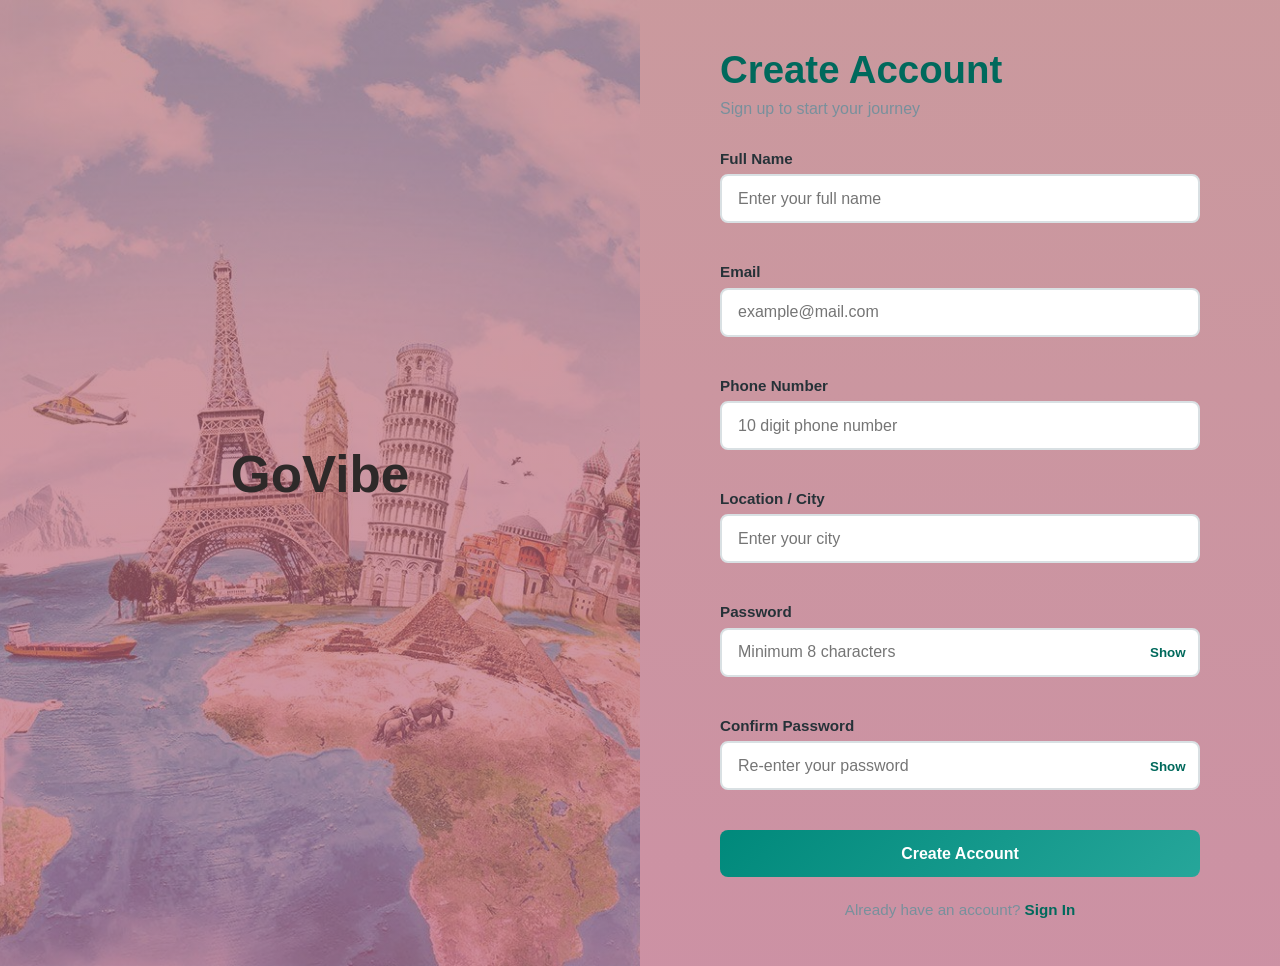
==== index.html @ 7be55044 "Move index.html to root folder" ====
<!DOCTYPE html>
<html lang="en">

<head>
    <meta charset="UTF-8">
    <meta name="viewport" content="width=device-width, initial-scale=1.0">
    <title>GoVibe - Sign Up</title>
    <link rel="stylesheet" href="../css/style.css">
</head>

<body>

    <div class="auth-container">

        <div class="auth-image">
            <div class="overlay">
                <h1>GoVibe</h1>
            </div>
        </div>

        <div class="form-container">

            <div class="form-box">
                <h2>Create Account</h2>
                <p class="subtitle">Sign up to start your journey</p>

                <form id="signupForm" novalidate>

                    <div class="input-group">
                        <label for="fullName">Full Name</label>
                        <input type="text" id="fullName" placeholder="Enter your full name">
                        <small class="error" id="fullNameError"></small>
                    </div>

                    <div class="input-group">
                        <label for="signupEmail">Email</label>
                        <input type="email" id="signupEmail" placeholder="example@mail.com">
                        <small class="error" id="signupEmailError"></small>
                    </div>

                    <div class="input-group">
                        <label for="phone">Phone Number</label>
                        <input type="text" id="phone" maxlength="10" placeholder="10 digit phone number">
                        <small class="error" id="phoneError"></small>
                    </div>

                    <div class="input-group">
                        <label for="location">Location / City</label>
                        <input type="text" id="location" placeholder="Enter your city">
                        <small class="error" id="locationError"></small>
                    </div>

                    <div class="input-group">
                        <label for="signupPassword">Password</label>

                        <div class="password-wrapper">
                            <input type="password" id="signupPassword" placeholder="Minimum 8 characters">
                            <button type="button" class="toggle-password"
                                onclick="togglePassword('signupPassword', this)">
                                Show
                            </button>
                        </div>

                        <small class="error" id="signupPasswordError"></small>
                    </div>

                    <div class="input-group">
                        <label for="confirmPassword">Confirm Password</label>

                        <div class="password-wrapper">
                            <input type="password" id="confirmPassword" placeholder="Re-enter your password">
                            <button type="button" class="toggle-password"
                                onclick="togglePassword('confirmPassword', this)">
                                Show
                            </button>
                        </div>

                        <small class="error" id="confirmPasswordError"></small>
                    </div>

                    <button type="submit" class="btn">
                        Create Account
                    </button>

                    <p class="switch-page">
                        Already have an account?
                        <a href="signin.html">Sign In</a>
                    </p>

                </form>
            </div>

        </div>
    </div>

    <script src="../js/script.js"></script>
</body>

</html>
---- css/style.css ----
* {
    margin: 0;
    padding: 0;
    box-sizing: border-box;
}

:root {
    --primary: #00897b;
    --primary-dark: #00695c;
    --secondary: #26a69a;
    --white: #ffffff;
    --light: #f5f7f8;
    --dark: #263238;
    --gray: #78909c;
    --error: #e53935;
    --success: #2e7d32;
}

html {
    font-size: 16px;
}

body {
    font-family: Arial, Helvetica, sans-serif;
    background: var(--light);
    color: var(--dark);
}


.auth-container {
    min-height: 100vh;
    display: grid;
    grid-template-columns: 1fr 1fr;
}


.auth-image {
    position: relative;

    background-image:
         linear-gradient(
            rgba(179, 103, 109, 0.65),
            rgba(187, 102, 128, 0.7)
        ), 
        url("../images/backgroundimage.jpg");

    background-size: cover;
    background-position: center;

    display: flex;
    align-items: center;
    justify-content: center;
}

.overlay {
    color: rgb(46, 41, 41);
    text-align: center;
    padding: 2rem;
}

.overlay h1 {
    font-size: clamp(2rem, 4vw, 4rem);
    margin-bottom: 1rem;
}



.form-container {
    display: flex;
    justify-content: center;
    align-items: center;

    padding: 3rem 2rem;

    background:  linear-gradient(
            rgba(179, 103, 109, 0.65),
            rgba(187, 102, 128, 0.7)
        );

    overflow-y: auto;
}

.form-box {
    width: 100%;
    max-width: 480px;
}

.form-box h2 {
    font-size: clamp(1.8rem, 3vw, 2.5rem);
    color: var(--primary-dark);
    margin-bottom: 0.5rem;
}

.subtitle {
    color: var(--gray);
    margin-bottom: 2rem;
    font-size: 1rem;
}



.input-group {
    margin-bottom: 1.2rem;
}

.input-group label {
    display: block;
    margin-bottom: 0.45rem;

    font-size: 0.95rem;
    font-weight: 600;
}

.input-group input {
    width: 100%;

    padding: 0.85rem 1rem;

    border: 2px solid #d9e0e3;
    border-radius: 8px;

    font-size: 1rem;

    outline: none;

    transition: 0.3s;
}

.input-group input:focus {
    border-color: var(--primary);
    box-shadow: 0 0 0 3px rgba(0, 137, 123, 0.1);
}

/* Valid and invalid indicators */

.input-group input.valid {
    border-color: var(--success);
}

.input-group input.invalid {
    border-color: var(--error);
}



.password-wrapper {
    position: relative;
    display: flex;
}

.password-wrapper input {
    padding-right: 4.5rem;
}

.toggle-password {
    position: absolute;

    right: 0.4rem;
    top: 50%;

    transform: translateY(-50%);

    border: none;
    background: transparent;

    color: var(--primary-dark);

    font-weight: bold;

    cursor: pointer;

    padding: 0.5rem;
}

.toggle-password:hover {
    color: var(--primary);
}


.error {
    display: block;

    min-height: 1rem;

    margin-top: 0.3rem;

    color: var(--error);

    font-size: 0.8rem;
}

.btn {
    width: 100%;

    border: none;
    border-radius: 8px;

    padding: 0.9rem 1rem;

    background: linear-gradient(
        135deg,
        var(--primary),
        var(--secondary)
    );

    color: white;

    font-size: 1rem;
    font-weight: bold;

    cursor: pointer;

    transition: 0.3s;
}

.btn:hover {
    background: linear-gradient(
        135deg,
        var(--primary-dark),
        var(--primary)
    );

    transform: translateY(-2px);

    box-shadow: 0 5px 15px rgba(0, 105, 92, 0.25);
}



.switch-page {
    text-align: center;

    margin-top: 1.5rem;

    color: var(--gray);

    font-size: 0.95rem;
}

.switch-page a {
    color: var(--primary-dark);

    text-decoration: none;

    font-weight: bold;
}

.switch-page a:hover {
    text-decoration: underline;
}





@media (min-width: 769px) and (max-width: 1024px) {

    .auth-container {
        grid-template-columns: 40% 60%;
    }

    .form-container {
        padding: 2rem;
    }

    .destination-grid {
        grid-template-columns: repeat(2, 1fr);
    }

    .auth-image {
        background-position: center;
    }
}


@media (max-width: 768px) {

    html {
        font-size: 15px;
    }

    .auth-container {
        grid-template-columns: 1fr;

        min-height: 100vh;
    }

    .auth-image {
        min-height: 250px;

        background-position: center;
    }

    .overlay {
        padding: 1.5rem;
    }

    .overlay h1 {
        font-size: 2rem;
    }

    .overlay p {
        font-size: 0.95rem;
    }

    .form-container {
        padding: 2rem 1.2rem;

        align-items: flex-start;
    }

    .form-box {
        max-width: 100%;
    }

    .destination-grid {
        grid-template-columns: 1fr;
    }

    .destinations {
        padding: 3rem 1.2rem;
    }

    
}


@media (max-width: 400px) {

    html {
        font-size: 14px;
    }

    .auth-image {
        min-height: 220px;
    }

    .form-container {
        padding: 1.5rem 1rem;
    }

    .input-group input {
        padding: 0.8rem;
    }
}
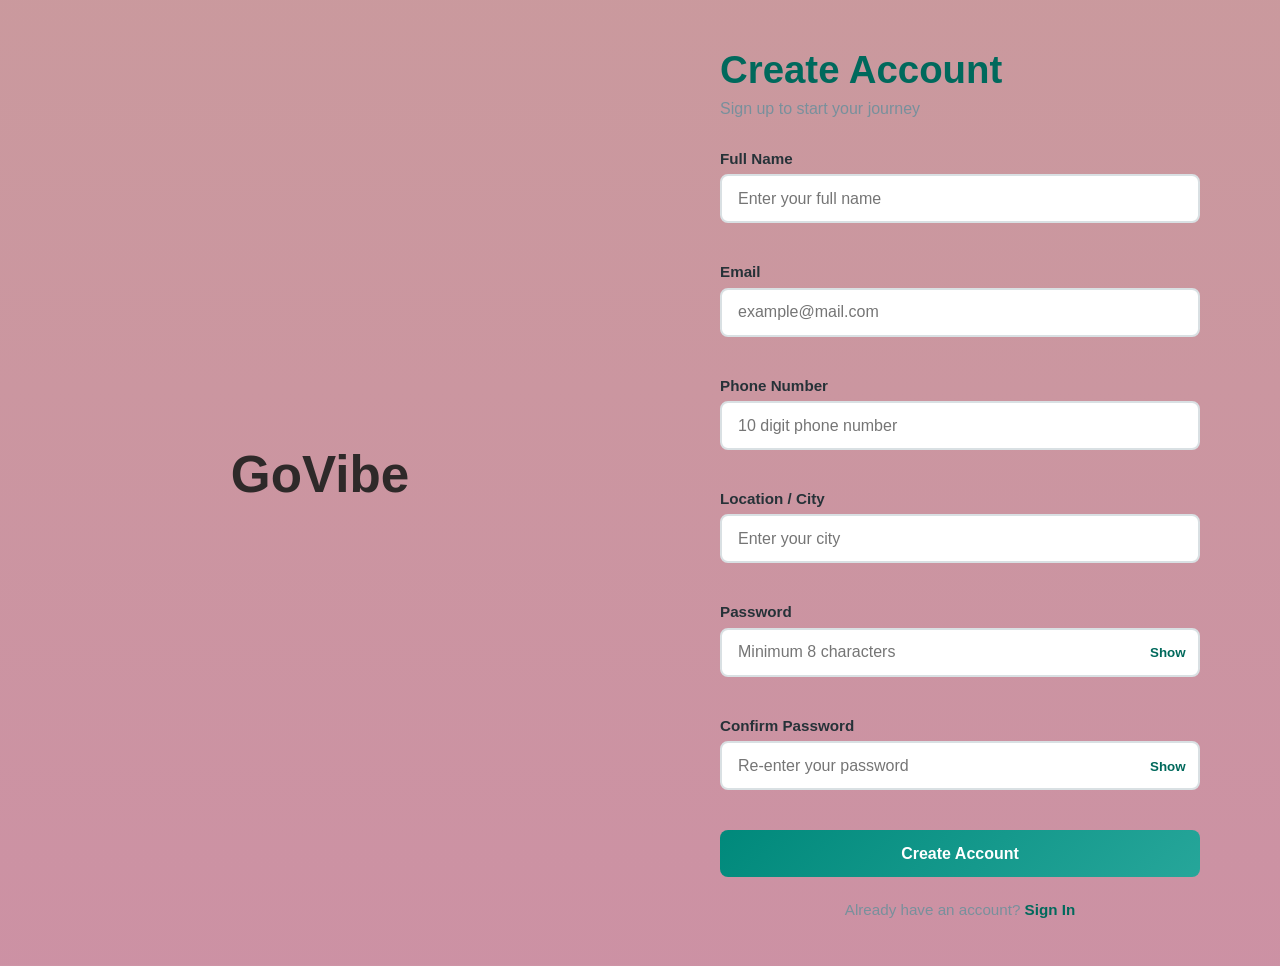
==== commit d2e54d50: "fix css paths" ====
--- a/index.html
+++ b/index.html
@@ -5,7 +5,7 @@
     <meta charset="UTF-8">
     <meta name="viewport" content="width=device-width, initial-scale=1.0">
     <title>GoVibe - Sign Up</title>
-    <link rel="stylesheet" href="../css/style.css">
+    <link rel="stylesheet" href="css/style.css">
 </head>
 
 <body>
@@ -93,7 +93,7 @@
         </div>
     </div>
 
-    <script src="../js/script.js"></script>
+    <script src="js/script.js"></script>
 </body>
 
 </html>
--- a/css/style.css
+++ b/css/style.css
@@ -43,7 +43,7 @@
             rgba(179, 103, 109, 0.65),
             rgba(187, 102, 128, 0.7)
         ), 
-        url("../images/backgroundimage.jpg");
+        url("images/backgroundimage.jpg");
 
     background-size: cover;
     background-position: center;
